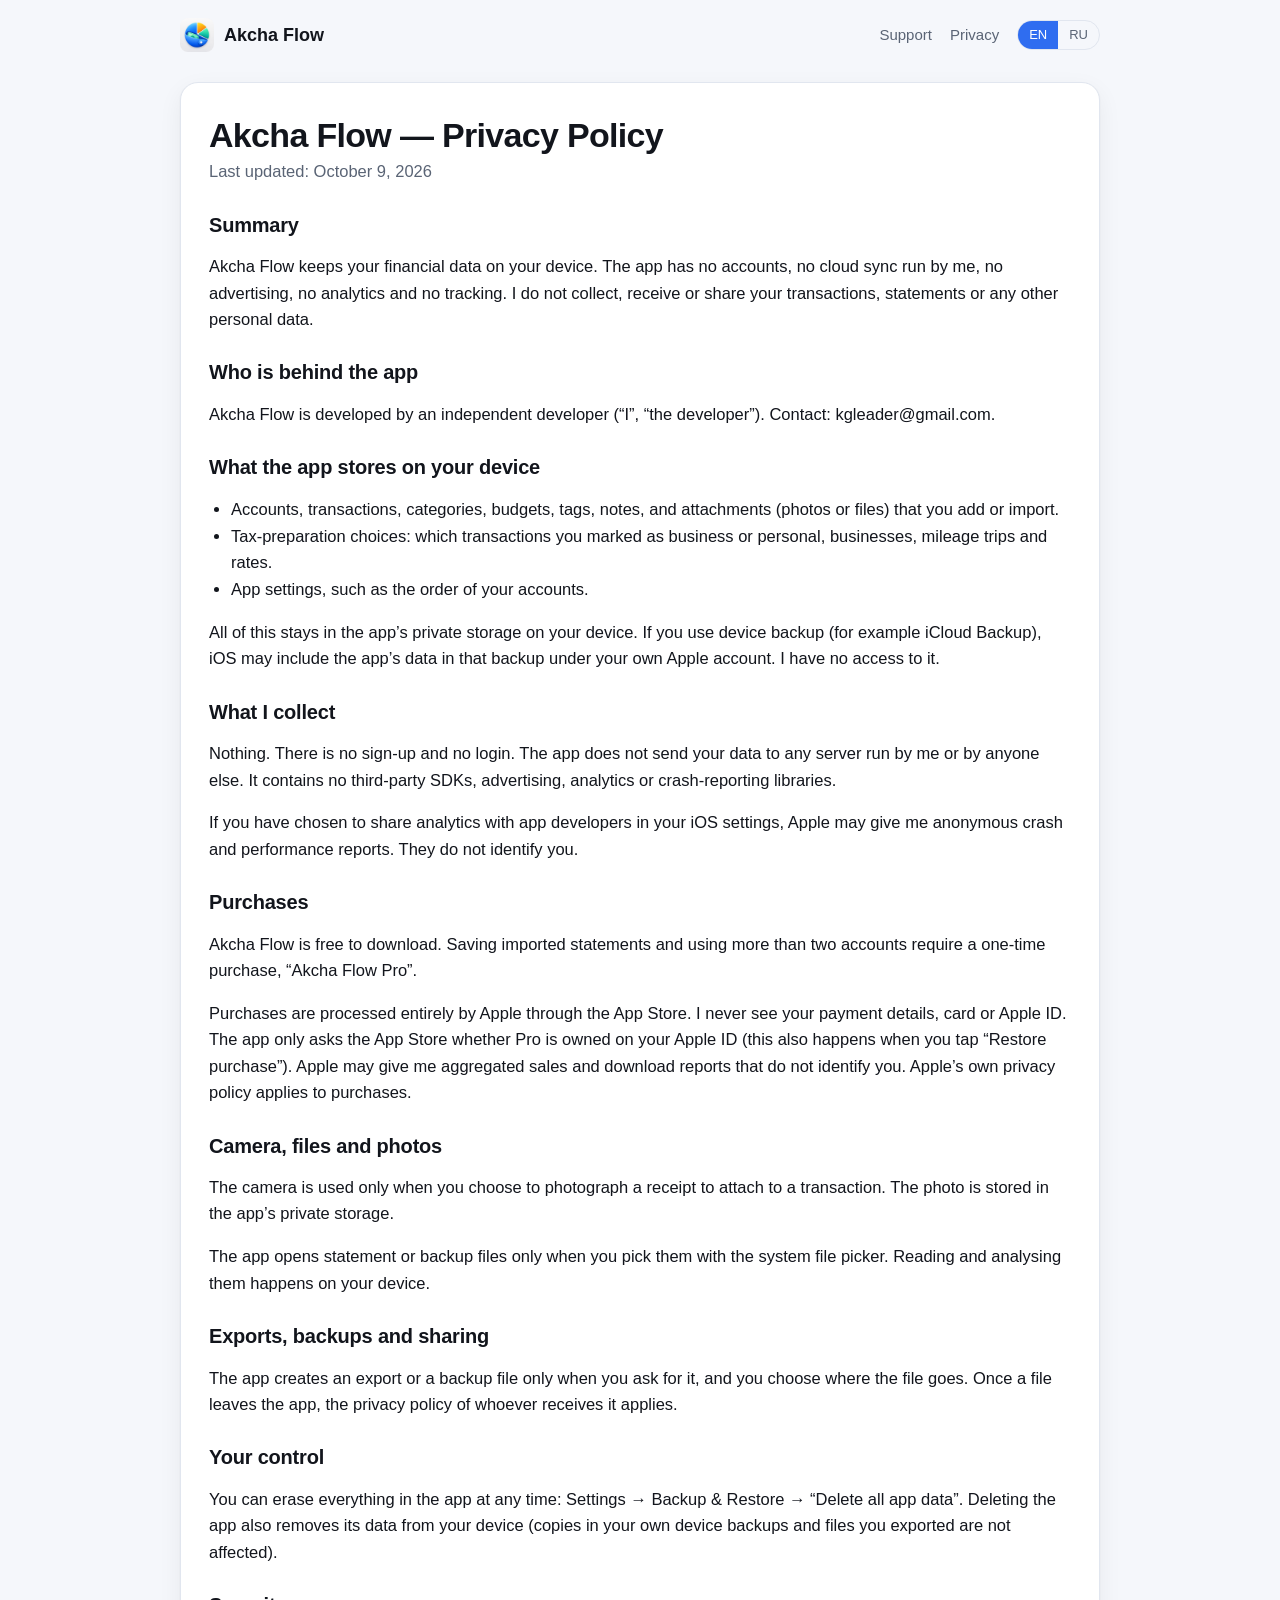
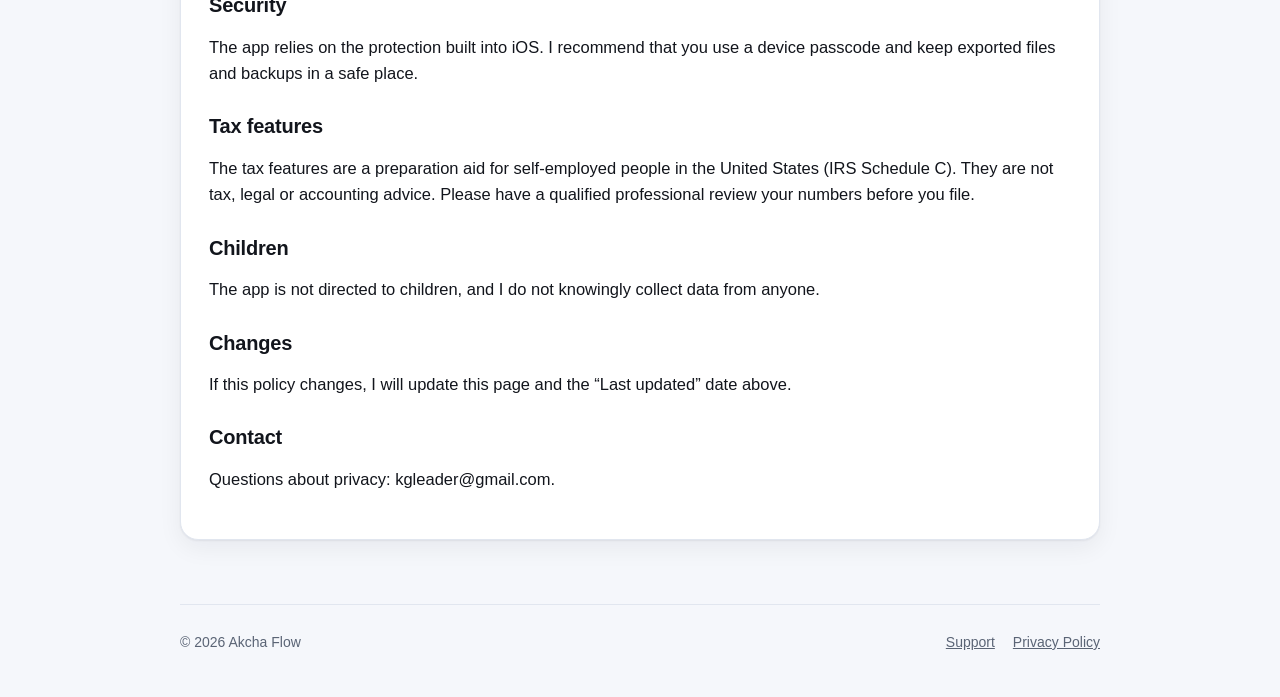
==== privacy.html @ ad0ef262 "Add files via upload" ====
<!doctype html>
<html lang="en" data-lang="en">
<head>
<meta charset="utf-8">
<meta name="viewport" content="width=device-width, initial-scale=1">
<title>Akcha Flow Privacy Policy</title>
<meta name="description" content="How Akcha Flow handles your data: it stays on your device.">
<meta property="og:title" content="Akcha Flow Privacy Policy">
<meta property="og:description" content="How Akcha Flow handles your data: it stays on your device.">
<meta property="og:type" content="website">
<link rel="icon" type="image/png" href="assets/icon-180.png">
<link rel="apple-touch-icon" href="assets/icon-180.png">
<link rel="stylesheet" href="assets/style.css">
</head>
<body>
<div class="wrap">
<header class="top">
  <a class="brand" href="index.html"><img src="assets/icon-180.png" alt="" width="34" height="34"><span>Akcha Flow</span></a>
  <nav class="menu">
    <a href="support.html"><span lang="en">Support</span><span lang="ru">Поддержка</span></a>
    <a href="privacy.html"><span lang="en">Privacy</span><span lang="ru">Конфиденциальность</span></a>
    <span class="lang-switch" role="group" aria-label="Language">
      <button type="button" data-l="en" aria-pressed="true">EN</button><button type="button" data-l="ru" aria-pressed="false">RU</button>
    </span>
  </nav>
</header>
<main>
<article class="doc" lang="en">
<h1>Akcha Flow — Privacy Policy</h1>
<p class="muted">Last updated: October 9, 2026</p>
<h2>Summary</h2>
<p>Akcha Flow keeps your financial data on your device. The app has no accounts, no cloud sync run by me, no advertising, no analytics and no tracking. I do not collect, receive or share your transactions, statements or any other personal data.</p>
<h2>Who is behind the app</h2>
<p>Akcha Flow is developed by an independent developer (“I”, “the developer”). Contact: kgleader@gmail.com.</p>
<h2>What the app stores on your device</h2>
<ul><li>Accounts, transactions, categories, budgets, tags, notes, and attachments (photos or files) that you add or import.</li><li>Tax-preparation choices: which transactions you marked as business or personal, businesses, mileage trips and rates.</li><li>App settings, such as the order of your accounts.</li></ul>
<p>All of this stays in the app’s private storage on your device. If you use device backup (for example iCloud Backup), iOS may include the app’s data in that backup under your own Apple account. I have no access to it.</p>
<h2>What I collect</h2>
<p>Nothing. There is no sign-up and no login. The app does not send your data to any server run by me or by anyone else. It contains no third-party SDKs, advertising, analytics or crash-reporting libraries.</p>
<p>If you have chosen to share analytics with app developers in your iOS settings, Apple may give me anonymous crash and performance reports. They do not identify you.</p>
<h2>Purchases</h2>
<p>Akcha Flow is free to download. Saving imported statements and using more than two accounts require a one-time purchase, “Akcha Flow Pro”.</p>
<p>Purchases are processed entirely by Apple through the App Store. I never see your payment details, card or Apple ID. The app only asks the App Store whether Pro is owned on your Apple ID (this also happens when you tap “Restore purchase”). Apple may give me aggregated sales and download reports that do not identify you. Apple’s own privacy policy applies to purchases.</p>
<h2>Camera, files and photos</h2>
<p>The camera is used only when you choose to photograph a receipt to attach to a transaction. The photo is stored in the app’s private storage.</p>
<p>The app opens statement or backup files only when you pick them with the system file picker. Reading and analysing them happens on your device.</p>
<h2>Exports, backups and sharing</h2>
<p>The app creates an export or a backup file only when you ask for it, and you choose where the file goes. Once a file leaves the app, the privacy policy of whoever receives it applies.</p>
<h2>Your control</h2>
<p>You can erase everything in the app at any time: Settings → Backup &amp; Restore → “Delete all app data”. Deleting the app also removes its data from your device (copies in your own device backups and files you exported are not affected).</p>
<h2>Security</h2>
<p>The app relies on the protection built into iOS. I recommend that you use a device passcode and keep exported files and backups in a safe place.</p>
<h2>Tax features</h2>
<p>The tax features are a preparation aid for self-employed people in the United States (IRS Schedule C). They are not tax, legal or accounting advice. Please have a qualified professional review your numbers before you file.</p>
<h2>Children</h2>
<p>The app is not directed to children, and I do not knowingly collect data from anyone.</p>
<h2>Changes</h2>
<p>If this policy changes, I will update this page and the “Last updated” date above.</p>
<h2>Contact</h2>
<p>Questions about privacy: kgleader@gmail.com.</p>
</article>
<article class="doc" lang="ru">
<h1>Akcha Flow — Политика конфиденциальности</h1>
<p class="muted">Последнее обновление: 9 октября 2026 г.</p>
<h2>Кратко</h2>
<p>Akcha Flow хранит ваши финансовые данные на вашем устройстве. В приложении нет учётных записей, облачной синхронизации с моей стороны, рекламы, аналитики и слежки. Я не собираю, не получаю и никому не передаю ваши операции, выписки и другие личные данные.</p>
<h2>Кто разрабатывает приложение</h2>
<p>Akcha Flow разрабатывает независимый разработчик («я», «разработчик»). Связь: kgleader@gmail.com.</p>
<h2>Что приложение хранит на вашем устройстве</h2>
<ul><li>Счета, операции, категории, бюджеты, теги, заметки и вложения (фото или файлы), которые вы добавляете или импортируете.</li><li>Налоговые отметки: какие операции вы пометили как рабочие или личные, предприятия, поездки и ставки пробега.</li><li>Настройки приложения, например порядок счетов.</li></ul>
<p>Всё это остаётся в закрытом хранилище приложения на вашем устройстве. Если вы используете резервное копирование устройства (например, iCloud), iOS может включить данные приложения в эту копию под вашей учётной записью Apple. У меня нет к ней доступа.</p>
<h2>Что я собираю</h2>
<p>Ничего. Нет ни регистрации, ни входа. Приложение не отправляет ваши данные ни на сервер, которым владею я, ни на чей-либо другой. В нём нет сторонних SDK, рекламы, аналитики и библиотек для отчётов об ошибках.</p>
<p>Если в настройках iOS вы разрешили делиться данными с разработчиками приложений, Apple может присылать мне обезличенные отчёты о сбоях и работе приложения. По ним вас нельзя узнать.</p>
<h2>Покупки</h2>
<p>Akcha Flow скачивается бесплатно. Сохранение импортированных выписок и больше двух счетов требуют разовой покупки «Akcha Flow Pro».</p>
<p>Покупки полностью обрабатывает Apple через App Store. Я никогда не вижу ваши платёжные данные, карту или Apple ID. Приложение лишь спрашивает у App Store, куплена ли версия Pro на вашем Apple ID (это происходит и при нажатии «Восстановить покупку»). Apple может присылать мне сводные отчёты о продажах и загрузках, по которым вас нельзя узнать. На покупки распространяется политика конфиденциальности Apple.</p>
<h2>Камера, файлы и фото</h2>
<p>Камера используется только тогда, когда вы сами решаете сфотографировать чек, чтобы прикрепить его к операции. Фото хранится в закрытом хранилище приложения.</p>
<p>Приложение открывает файлы выписок или резервных копий только когда вы выбираете их в системном окне выбора файла. Чтение и разбор происходят на вашем устройстве.</p>
<h2>Экспорт, резервные копии и «Поделиться»</h2>
<p>Файл экспорта или резервной копии создаётся только по вашему запросу, и вы сами выбираете, куда его сохранить. Когда файл покидает приложение, на него распространяется политика того, кто его получает.</p>
<h2>Ваш контроль</h2>
<p>Вы можете в любой момент стереть всё в приложении: Настройки → Резервная копия → «Удалить все данные». Удаление приложения тоже удаляет его данные с устройства (копии в резервных копиях вашего устройства и экспортированные вами файлы остаются).</p>
<h2>Безопасность</h2>
<p>Приложение полагается на защиту, встроенную в iOS. Рекомендую использовать код-пароль на устройстве и хранить файлы экспорта и резервные копии в надёжном месте.</p>
<h2>Налоговые функции</h2>
<p>Налоговые функции — помощник для подготовки данных для самозанятых в США (форма IRS Schedule C). Это не налоговая, юридическая или бухгалтерская консультация. Попросите квалифицированного специалиста проверить цифры перед подачей отчётности.</p>
<h2>Дети</h2>
<p>Приложение не предназначено для детей, и я сознательно не собираю данные ни о ком.</p>
<h2>Изменения</h2>
<p>Если политика изменится, я обновлю эту страницу и дату «Последнее обновление» выше.</p>
<h2>Связь</h2>
<p>Вопросы о конфиденциальности: kgleader@gmail.com.</p>
</article>
</main>
<footer>
  <span>© 2026 Akcha Flow</span>
  <nav>
    <a href="support.html"><span lang="en">Support</span><span lang="ru">Поддержка</span></a>
    <a href="privacy.html"><span lang="en">Privacy Policy</span><span lang="ru">Политика конфиденциальности</span></a>
  </nav>
</footer>
</div>
<script>
(function () {
  var root = document.documentElement, lang = "en";
  try { lang = localStorage.getItem("lang") || ""; } catch (e) {}
  if (lang !== "en" && lang !== "ru") {
    lang = (navigator.language || "en").toLowerCase().indexOf("ru") === 0 ? "ru" : "en";
  }
  function apply(l) {
    root.setAttribute("data-lang", l);
    root.setAttribute("lang", l);
    var b = document.querySelectorAll(".lang-switch button");
    for (var i = 0; i < b.length; i++) b[i].setAttribute("aria-pressed", String(b[i].dataset.l === l));
    try { localStorage.setItem("lang", l); } catch (e) {}
  }
  apply(lang);
  var b = document.querySelectorAll(".lang-switch button");
  for (var i = 0; i < b.length; i++) b[i].addEventListener("click", function () { apply(this.dataset.l); });
  var shots = document.getElementById("shots");
  if (shots) {
    var imgs = shots.querySelectorAll("img"), left = imgs.length;
    var done = function () { if (--left <= 0 && !shots.querySelector("img")) shots.remove(); };
    imgs.forEach(function (im) {
      im.addEventListener("error", function () { im.remove(); done(); });
      im.addEventListener("load", function () { left = -1; });
    });
  }
})();
</script>
</body>
</html>
---- assets/style.css ----
:root{
  --bg:#f5f7fb;--fg:#12151c;--muted:#5a6475;--card:#ffffff;--line:#e1e6ef;
  --accent:#2f6df0;--accent-fg:#ffffff;--green:#14a37a;--warm:#e08a00;
  --shadow:0 1px 2px rgba(18,21,28,.06),0 8px 24px rgba(18,21,28,.06);
}
@media (prefers-color-scheme:dark){:root:not([data-theme="light"]){
  --bg:#0e1117;--fg:#e9edf5;--muted:#95a0b4;--card:#161b24;--line:#252c38;
  --accent:#6a9bff;--accent-fg:#0e1117;--green:#3ccfa2;--warm:#f5b13d;
  --shadow:0 1px 2px rgba(0,0,0,.4),0 8px 24px rgba(0,0,0,.35);color-scheme:dark}}
:root[data-theme="dark"]{
  --bg:#0e1117;--fg:#e9edf5;--muted:#95a0b4;--card:#161b24;--line:#252c38;
  --accent:#6a9bff;--accent-fg:#0e1117;--green:#3ccfa2;--warm:#f5b13d;
  --shadow:0 1px 2px rgba(0,0,0,.4),0 8px 24px rgba(0,0,0,.35);color-scheme:dark}
*{box-sizing:border-box}
html{-webkit-text-size-adjust:100%}
body{margin:0;background:var(--bg);color:var(--fg);
  font:17px/1.6 -apple-system,BlinkMacSystemFont,"SF Pro Text","Segoe UI",Roboto,Helvetica,Arial,sans-serif}
a{color:var(--accent)}
.wrap{max-width:960px;margin:0 auto;padding:0 20px}
[data-lang="en"] [lang="ru"],[data-lang="ru"] [lang="en"]{display:none!important}

/* header */
.top{display:flex;align-items:center;justify-content:space-between;gap:12px;padding:18px 0;flex-wrap:wrap}
.brand{display:flex;align-items:center;gap:10px;color:var(--fg);text-decoration:none;font-weight:650;font-size:18px}
.brand img{width:34px;height:34px;border-radius:8px}
.menu{display:flex;align-items:center;gap:18px;font-size:15px}
.menu a{color:var(--muted);text-decoration:none}
.menu a:hover{color:var(--fg)}
.lang-switch{display:inline-flex;border:1px solid var(--line);border-radius:999px;overflow:hidden}
.lang-switch button{font:inherit;font-size:13px;padding:4px 11px;border:0;background:transparent;color:var(--muted);cursor:pointer}
.lang-switch button[aria-pressed="true"]{background:var(--accent);color:var(--accent-fg)}

/* hero */
.hero{text-align:center;padding:48px 0 28px}
.hero .icon{width:112px;height:112px;border-radius:25px;box-shadow:var(--shadow)}
h1{font-size:clamp(34px,6vw,52px);line-height:1.1;margin:22px 0 10px;letter-spacing:-.02em;text-wrap:balance}
.lead{font-size:clamp(18px,2.6vw,22px);color:var(--muted);max-width:620px;margin:0 auto 26px;text-wrap:balance}
.pill{display:inline-block;padding:10px 20px;border-radius:999px;border:1px solid var(--line);background:var(--card);color:var(--muted);font-size:15px}

/* screenshots (hidden by script when no files are present) */
.shots{display:flex;gap:16px;overflow-x:auto;padding:28px 4px 8px;scroll-snap-type:x proximity}
.shots img{height:440px;width:auto;border-radius:24px;border:1px solid var(--line);box-shadow:var(--shadow);scroll-snap-align:center;flex:0 0 auto}

/* sections */
h2{font-size:clamp(24px,4vw,32px);line-height:1.2;margin:56px 0 18px;letter-spacing:-.01em;text-wrap:balance}
.grid{display:grid;grid-template-columns:repeat(auto-fit,minmax(260px,1fr));gap:16px}
.card{background:var(--card);border:1px solid var(--line);border-radius:18px;padding:22px;box-shadow:var(--shadow)}
.card h3{margin:0 0 6px;font-size:18px}
.card p{margin:0;color:var(--muted);font-size:16px}
.dot{width:10px;height:10px;border-radius:50%;display:inline-block;margin-right:8px;background:var(--accent)}
.dot.g{background:var(--green)}.dot.w{background:var(--warm)}
.price{font-size:34px;font-weight:700;margin:4px 0 10px}
.price small{font-size:15px;font-weight:500;color:var(--muted)}
ul.tick{list-style:none;padding:0;margin:12px 0 0}
ul.tick li{padding-left:26px;position:relative;margin:7px 0;color:var(--muted);font-size:16px}
ul.tick li::before{content:"";position:absolute;left:3px;top:.55em;width:9px;height:5px;border-left:2px solid var(--green);border-bottom:2px solid var(--green);transform:rotate(-45deg)}
.note{color:var(--muted);font-size:14px;margin-top:14px}

/* documents (privacy, support) */
.doc{background:var(--card);border:1px solid var(--line);border-radius:18px;padding:12px 28px 30px;margin:12px 0 40px;box-shadow:var(--shadow)}
.doc h1{font-size:clamp(26px,5vw,34px);margin:22px 0 4px;text-align:left}
.doc h2{font-size:20px;margin:28px 0 6px}
.doc p,.doc li{font-size:16.5px}
.doc .muted{color:var(--muted);margin:0 0 8px}
.doc ul{padding-left:22px}

footer{border-top:1px solid var(--line);margin-top:64px;padding:26px 0 44px;color:var(--muted);font-size:14px;display:flex;justify-content:space-between;gap:16px;flex-wrap:wrap}
footer a{color:var(--muted)}
footer nav{display:flex;gap:18px}
@media (max-width:520px){.shots img{height:360px}.doc{padding:8px 18px 24px}}
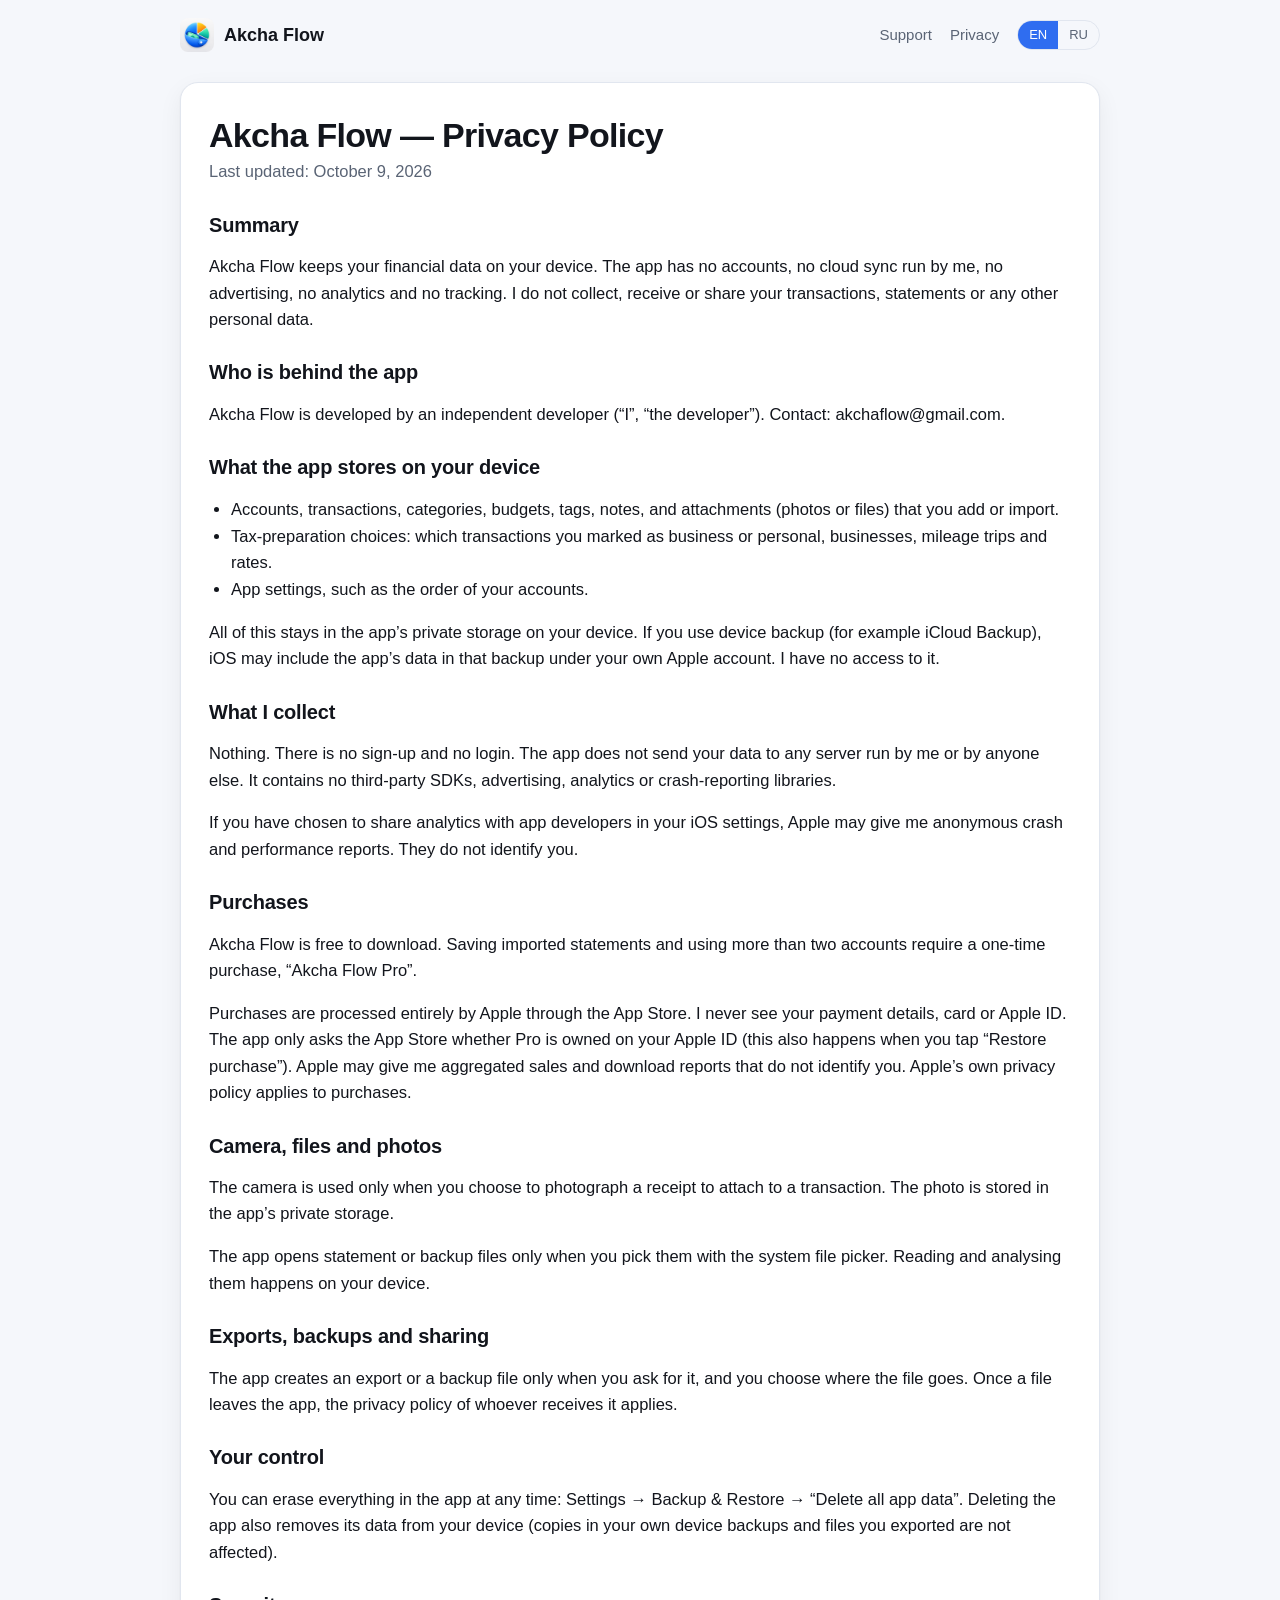
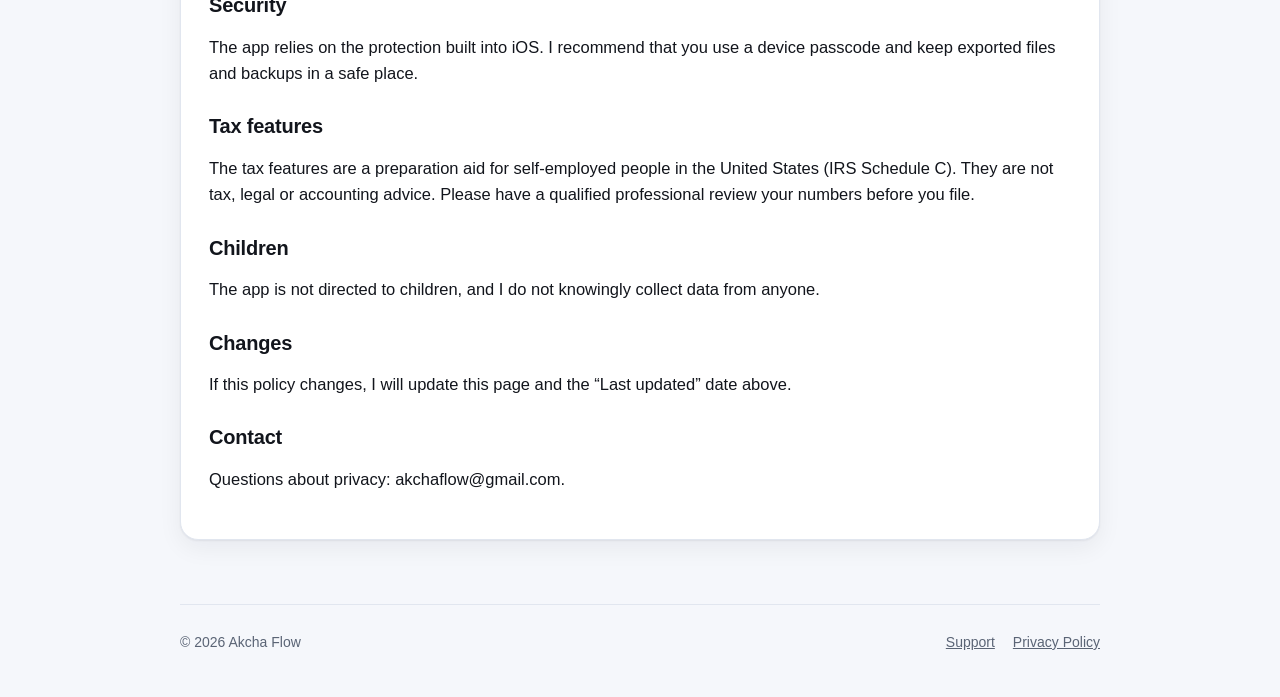
==== commit 1cbaef88: "Update contact email in privacy policy" ====
--- a/privacy.html
+++ b/privacy.html
@@ -31,7 +31,7 @@
 <h2>Summary</h2>
 <p>Akcha Flow keeps your financial data on your device. The app has no accounts, no cloud sync run by me, no advertising, no analytics and no tracking. I do not collect, receive or share your transactions, statements or any other personal data.</p>
 <h2>Who is behind the app</h2>
-<p>Akcha Flow is developed by an independent developer (“I”, “the developer”). Contact: kgleader@gmail.com.</p>
+<p>Akcha Flow is developed by an independent developer (“I”, “the developer”). Contact: akchaflow@gmail.com.</p>
 <h2>What the app stores on your device</h2>
 <ul><li>Accounts, transactions, categories, budgets, tags, notes, and attachments (photos or files) that you add or import.</li><li>Tax-preparation choices: which transactions you marked as business or personal, businesses, mileage trips and rates.</li><li>App settings, such as the order of your accounts.</li></ul>
 <p>All of this stays in the app’s private storage on your device. If you use device backup (for example iCloud Backup), iOS may include the app’s data in that backup under your own Apple account. I have no access to it.</p>
@@ -57,7 +57,7 @@
 <h2>Changes</h2>
 <p>If this policy changes, I will update this page and the “Last updated” date above.</p>
 <h2>Contact</h2>
-<p>Questions about privacy: kgleader@gmail.com.</p>
+<p>Questions about privacy: akchaflow@gmail.com.</p>
 </article>
 <article class="doc" lang="ru">
 <h1>Akcha Flow — Политика конфиденциальности</h1>
@@ -65,7 +65,7 @@
 <h2>Кратко</h2>
 <p>Akcha Flow хранит ваши финансовые данные на вашем устройстве. В приложении нет учётных записей, облачной синхронизации с моей стороны, рекламы, аналитики и слежки. Я не собираю, не получаю и никому не передаю ваши операции, выписки и другие личные данные.</p>
 <h2>Кто разрабатывает приложение</h2>
-<p>Akcha Flow разрабатывает независимый разработчик («я», «разработчик»). Связь: kgleader@gmail.com.</p>
+<p>Akcha Flow разрабатывает независимый разработчик («я», «разработчик»). Связь: akchaflow@gmail.com.</p>
 <h2>Что приложение хранит на вашем устройстве</h2>
 <ul><li>Счета, операции, категории, бюджеты, теги, заметки и вложения (фото или файлы), которые вы добавляете или импортируете.</li><li>Налоговые отметки: какие операции вы пометили как рабочие или личные, предприятия, поездки и ставки пробега.</li><li>Настройки приложения, например порядок счетов.</li></ul>
 <p>Всё это остаётся в закрытом хранилище приложения на вашем устройстве. Если вы используете резервное копирование устройства (например, iCloud), iOS может включить данные приложения в эту копию под вашей учётной записью Apple. У меня нет к ней доступа.</p>
@@ -91,7 +91,7 @@
 <h2>Изменения</h2>
 <p>Если политика изменится, я обновлю эту страницу и дату «Последнее обновление» выше.</p>
 <h2>Связь</h2>
-<p>Вопросы о конфиденциальности: kgleader@gmail.com.</p>
+<p>Вопросы о конфиденциальности: akchaflow@gmail.com.</p>
 </article>
 </main>
 <footer>
